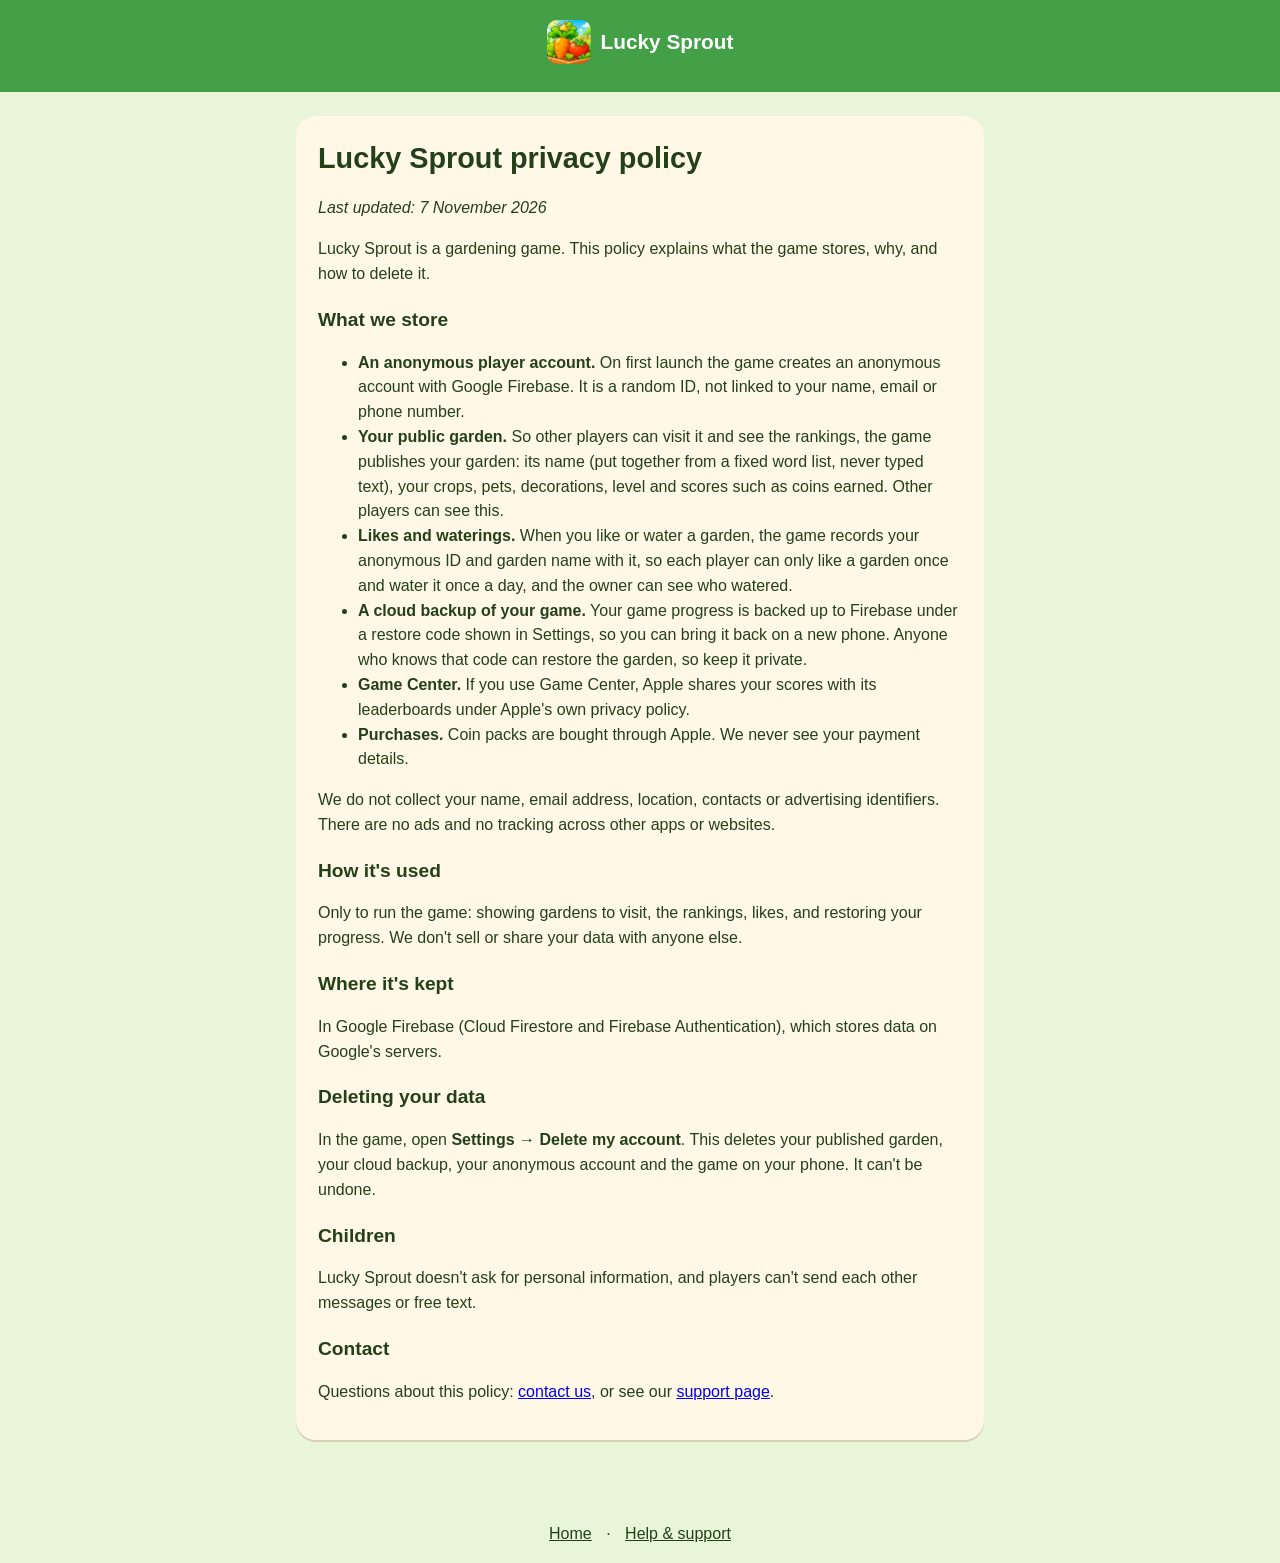
==== privacy.html @ d7dd7852 "Lucky Sprout site: home, support and privacy policy" ====
<!doctype html>
<html lang="en"><head><meta charset="utf-8"><meta name="viewport" content="width=device-width, initial-scale=1">
<title>Lucky Sprout privacy policy</title><link rel="stylesheet" href="style.css"></head>
<body>
<header><a href="./"><img src="icon.jpg" alt="">Lucky Sprout</a></header>
<main><div class="card">
<h1>Lucky Sprout privacy policy</h1>
<p><i>Last updated: 7 November 2026</i></p>
<p>Lucky Sprout is a gardening game. This policy explains what the game stores, why, and how to delete it.</p>
<h2>What we store</h2>
<ul>
<li><b>An anonymous player account.</b> On first launch the game creates an anonymous account with Google Firebase. It is a random ID, not linked to your name, email or phone number.</li>
<li><b>Your public garden.</b> So other players can visit it and see the rankings, the game publishes your garden: its name (put together from a fixed word list, never typed text), your crops, pets, decorations, level and scores such as coins earned. Other players can see this.</li>
<li><b>Likes and waterings.</b> When you like or water a garden, the game records your anonymous ID and garden name with it, so each player can only like a garden once and water it once a day, and the owner can see who watered.</li>
<li><b>A cloud backup of your game.</b> Your game progress is backed up to Firebase under a restore code shown in Settings, so you can bring it back on a new phone. Anyone who knows that code can restore the garden, so keep it private.</li>
<li><b>Game Center.</b> If you use Game Center, Apple shares your scores with its leaderboards under Apple's own privacy policy.</li>
<li><b>Purchases.</b> Coin packs are bought through Apple. We never see your payment details.</li>
</ul>
<p>We do not collect your name, email address, location, contacts or advertising identifiers. There are no ads and no tracking across other apps or websites.</p>
<h2>How it's used</h2>
<p>Only to run the game: showing gardens to visit, the rankings, likes, and restoring your progress. We don't sell or share your data with anyone else.</p>
<h2>Where it's kept</h2>
<p>In Google Firebase (Cloud Firestore and Firebase Authentication), which stores data on Google's servers.</p>
<h2>Deleting your data</h2>
<p>In the game, open <b>Settings → Delete my account</b>. This deletes your published garden, your cloud backup, your anonymous account and the game on your phone. It can't be undone.</p>
<h2>Children</h2>
<p>Lucky Sprout doesn't ask for personal information, and players can't send each other messages or free text.</p>
<h2>Contact</h2>
<p>Questions about this policy: <a href="https://github.com/vincentekt/lucky-sprout/issues/new">contact us</a>, or see our <a href="support.html">support page</a>.</p>
</div></main>
<nav><a href="./">Home</a> · <a href="support.html">Help &amp; support</a></nav>
</body></html>
---- style.css ----
:root { --green: #43a047; --ink: #23401a; --cream: #fff8e7; --muted: #6b7a5f; }
* { box-sizing: border-box; }
body { margin: 0; font-family: -apple-system, "Segoe UI", Roboto, sans-serif; color: var(--ink); background: #e8f5d8; line-height: 1.55; }
header { background: var(--green); color: #fff; padding: 20px 16px; text-align: center; }
header a { color: #fff; text-decoration: none; font-weight: 700; font-size: 1.3rem; display: inline-flex; align-items: center; gap: 10px; }
header img { width: 44px; height: 44px; border-radius: 10px; }
main { max-width: 720px; margin: 0 auto; padding: 24px 16px 48px; }
.card { background: var(--cream); border-radius: 20px; padding: 20px 22px; margin-bottom: 18px; box-shadow: 0 2px 0 #d9cfb4; }
h1 { font-size: 1.8rem; margin: 0 0 8px; } h2 { font-size: 1.2rem; margin: 18px 0 6px; }
.muted { color: var(--muted); font-size: .95rem; }
.hero { display: flex; gap: 22px; align-items: center; flex-wrap: wrap; }
.hero img { width: 180px; max-width: 100%; border-radius: 22px; box-shadow: 0 4px 14px rgba(0,0,0,.15); }
.hero div { flex: 1; min-width: 220px; }
.button { display: inline-block; background: #ffca28; color: #5a3300; font-weight: 700; padding: 10px 18px; border-radius: 14px; text-decoration: none; box-shadow: 0 4px 0 #e69500; }
nav { text-align: center; padding: 16px; } nav a { color: var(--ink); margin: 0 10px; }
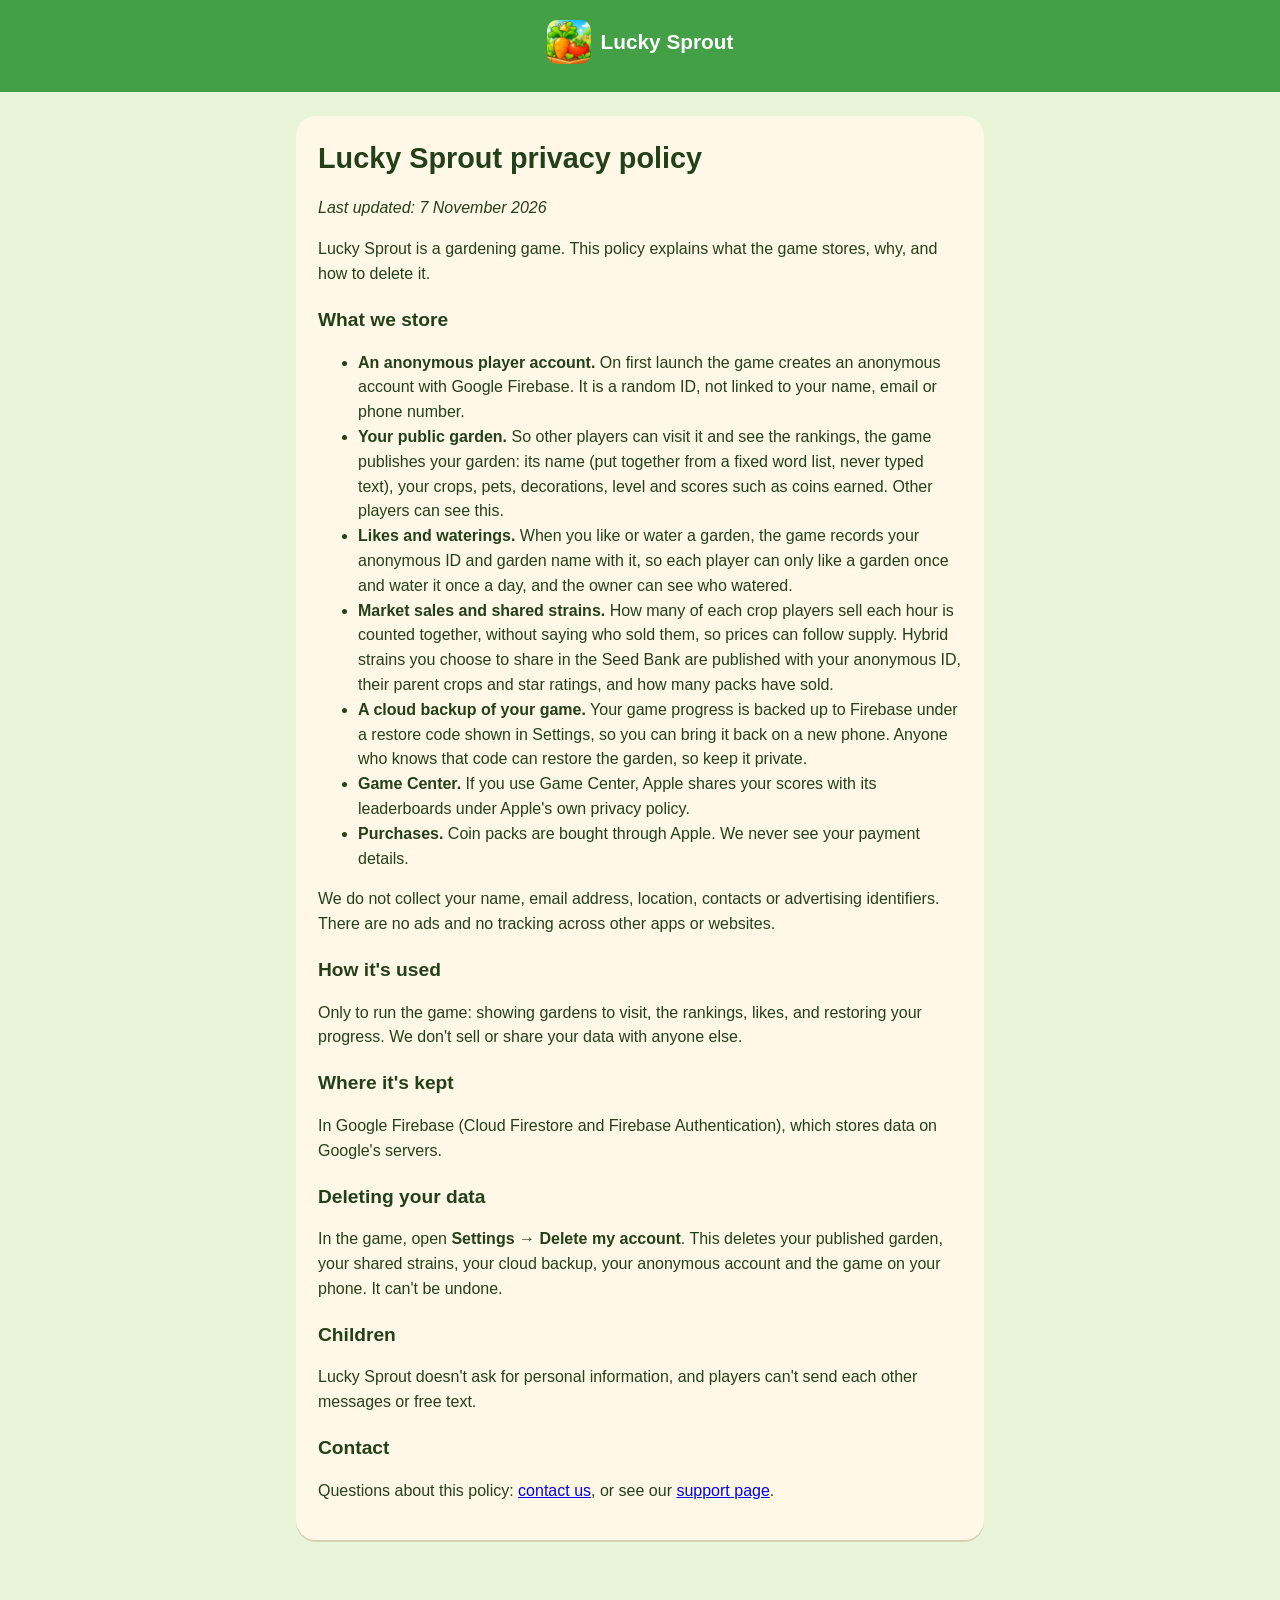
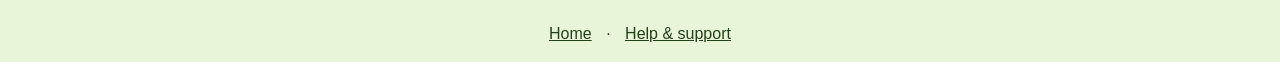
==== commit a741a812: "Privacy: market sales and shared strains" ====
--- a/privacy.html
+++ b/privacy.html
@@ -12,6 +12,7 @@
 <li><b>An anonymous player account.</b> On first launch the game creates an anonymous account with Google Firebase. It is a random ID, not linked to your name, email or phone number.</li>
 <li><b>Your public garden.</b> So other players can visit it and see the rankings, the game publishes your garden: its name (put together from a fixed word list, never typed text), your crops, pets, decorations, level and scores such as coins earned. Other players can see this.</li>
 <li><b>Likes and waterings.</b> When you like or water a garden, the game records your anonymous ID and garden name with it, so each player can only like a garden once and water it once a day, and the owner can see who watered.</li>
+<li><b>Market sales and shared strains.</b> How many of each crop players sell each hour is counted together, without saying who sold them, so prices can follow supply. Hybrid strains you choose to share in the Seed Bank are published with your anonymous ID, their parent crops and star ratings, and how many packs have sold.</li>
 <li><b>A cloud backup of your game.</b> Your game progress is backed up to Firebase under a restore code shown in Settings, so you can bring it back on a new phone. Anyone who knows that code can restore the garden, so keep it private.</li>
 <li><b>Game Center.</b> If you use Game Center, Apple shares your scores with its leaderboards under Apple's own privacy policy.</li>
 <li><b>Purchases.</b> Coin packs are bought through Apple. We never see your payment details.</li>
@@ -22,7 +23,7 @@
 <h2>Where it's kept</h2>
 <p>In Google Firebase (Cloud Firestore and Firebase Authentication), which stores data on Google's servers.</p>
 <h2>Deleting your data</h2>
-<p>In the game, open <b>Settings → Delete my account</b>. This deletes your published garden, your cloud backup, your anonymous account and the game on your phone. It can't be undone.</p>
+<p>In the game, open <b>Settings → Delete my account</b>. This deletes your published garden, your shared strains, your cloud backup, your anonymous account and the game on your phone. It can't be undone.</p>
 <h2>Children</h2>
 <p>Lucky Sprout doesn't ask for personal information, and players can't send each other messages or free text.</p>
 <h2>Contact</h2>
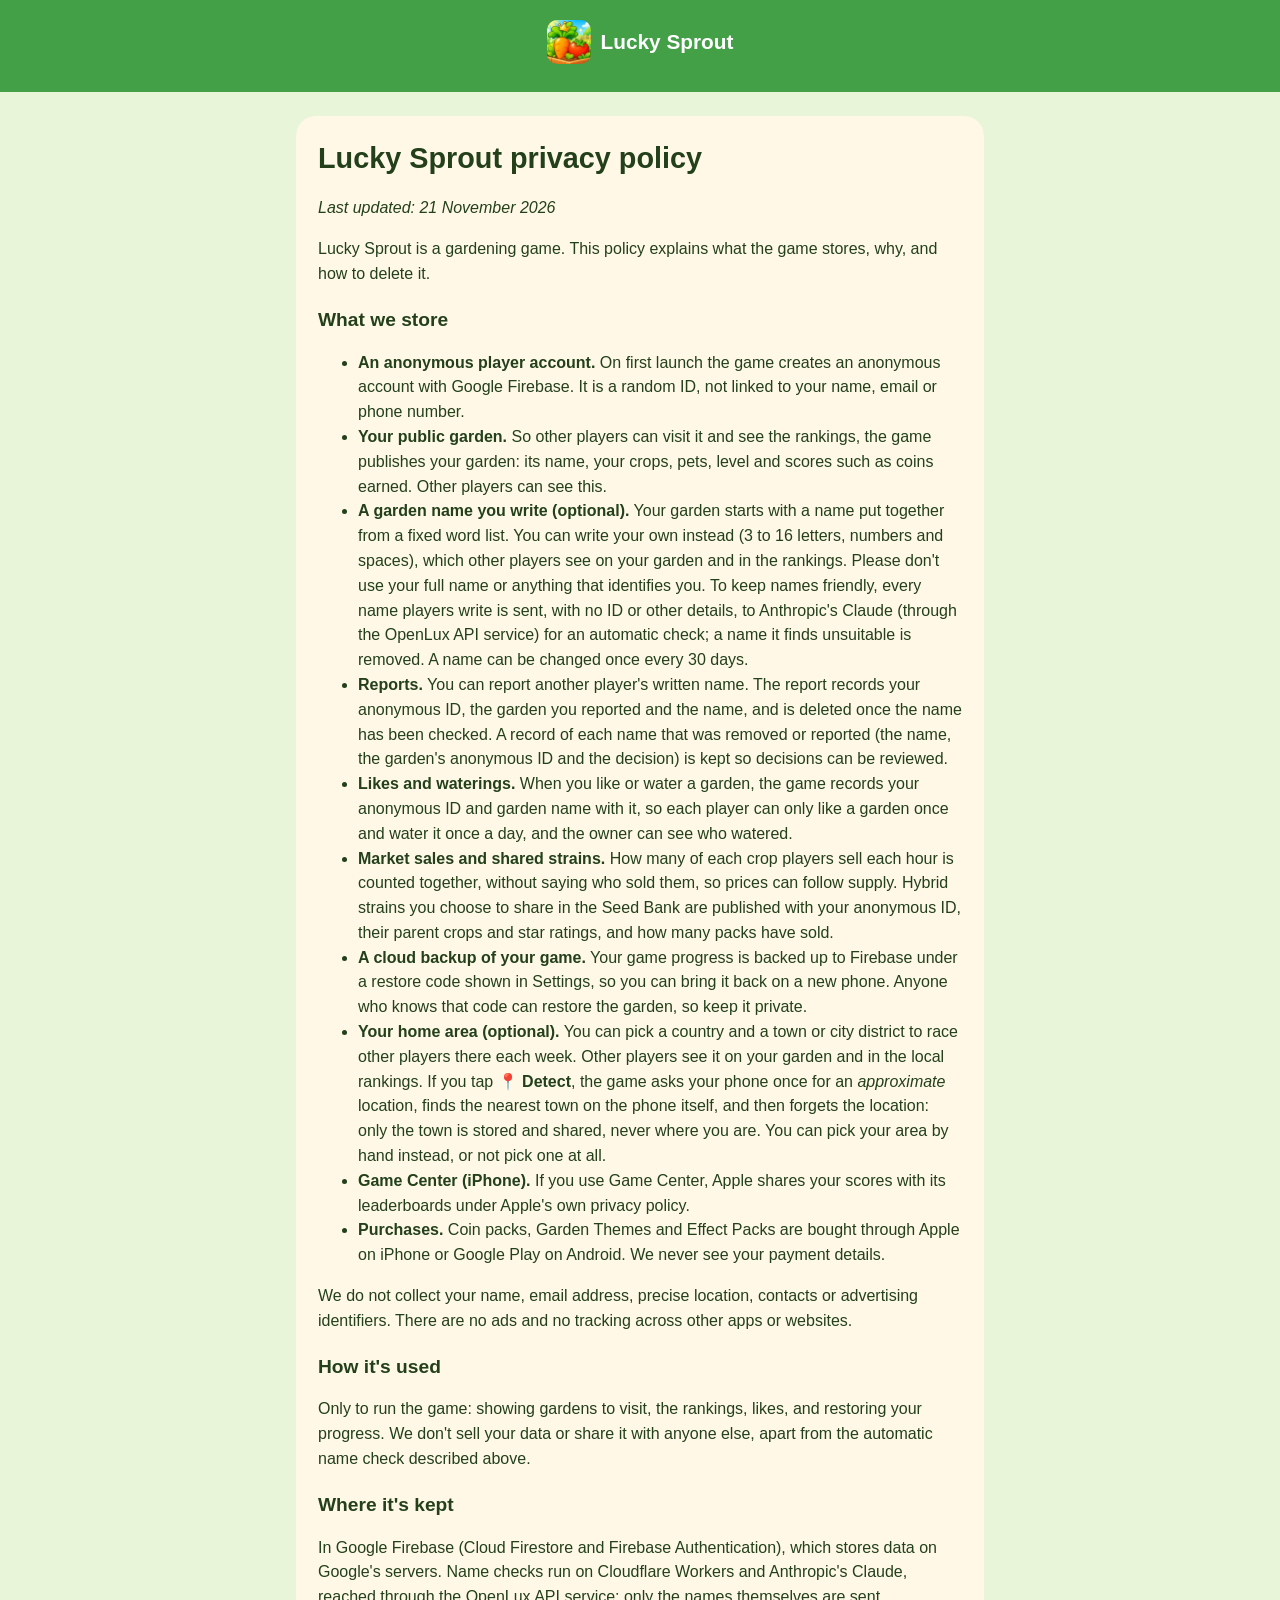
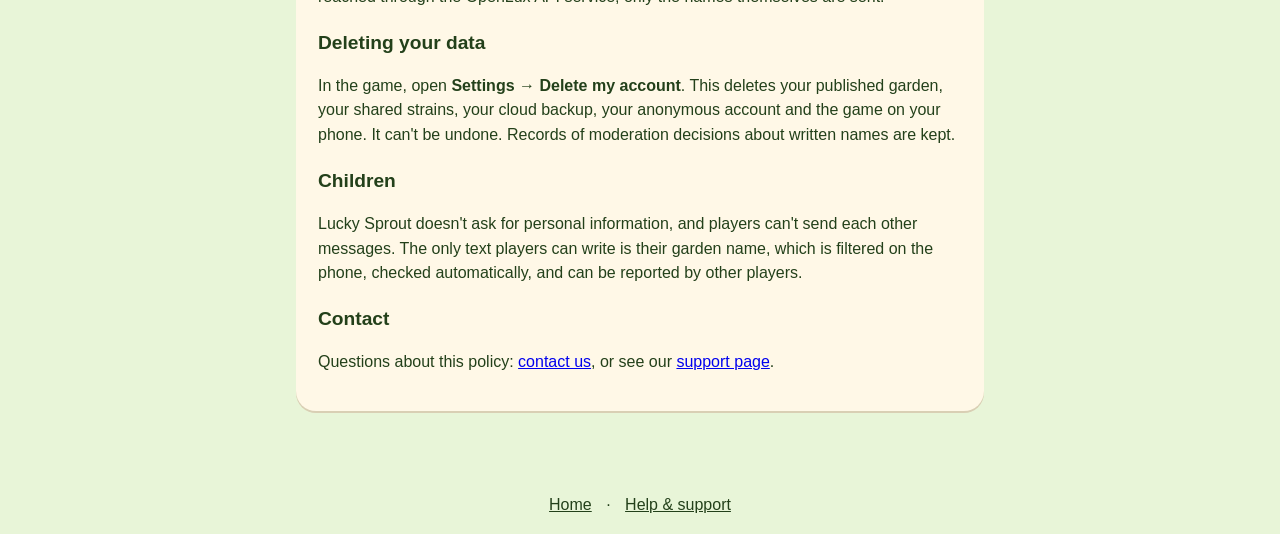
==== commit e8b41a16: "Privacy: written garden names and their check, reports, home area, Google Play Co-Authored-By: Claud" ====
--- a/privacy.html
+++ b/privacy.html
@@ -5,27 +5,30 @@
 <header><a href="./"><img src="icon.jpg" alt="">Lucky Sprout</a></header>
 <main><div class="card">
 <h1>Lucky Sprout privacy policy</h1>
-<p><i>Last updated: 7 November 2026</i></p>
+<p><i>Last updated: 21 November 2026</i></p>
 <p>Lucky Sprout is a gardening game. This policy explains what the game stores, why, and how to delete it.</p>
 <h2>What we store</h2>
 <ul>
 <li><b>An anonymous player account.</b> On first launch the game creates an anonymous account with Google Firebase. It is a random ID, not linked to your name, email or phone number.</li>
-<li><b>Your public garden.</b> So other players can visit it and see the rankings, the game publishes your garden: its name (put together from a fixed word list, never typed text), your crops, pets, decorations, level and scores such as coins earned. Other players can see this.</li>
+<li><b>Your public garden.</b> So other players can visit it and see the rankings, the game publishes your garden: its name, your crops, pets, level and scores such as coins earned. Other players can see this.</li>
+<li><b>A garden name you write (optional).</b> Your garden starts with a name put together from a fixed word list. You can write your own instead (3 to 16 letters, numbers and spaces), which other players see on your garden and in the rankings. Please don't use your full name or anything that identifies you. To keep names friendly, every name players write is sent, with no ID or other details, to Anthropic's Claude (through the OpenLux API service) for an automatic check; a name it finds unsuitable is removed. A name can be changed once every 30 days.</li>
+<li><b>Reports.</b> You can report another player's written name. The report records your anonymous ID, the garden you reported and the name, and is deleted once the name has been checked. A record of each name that was removed or reported (the name, the garden's anonymous ID and the decision) is kept so decisions can be reviewed.</li>
 <li><b>Likes and waterings.</b> When you like or water a garden, the game records your anonymous ID and garden name with it, so each player can only like a garden once and water it once a day, and the owner can see who watered.</li>
 <li><b>Market sales and shared strains.</b> How many of each crop players sell each hour is counted together, without saying who sold them, so prices can follow supply. Hybrid strains you choose to share in the Seed Bank are published with your anonymous ID, their parent crops and star ratings, and how many packs have sold.</li>
 <li><b>A cloud backup of your game.</b> Your game progress is backed up to Firebase under a restore code shown in Settings, so you can bring it back on a new phone. Anyone who knows that code can restore the garden, so keep it private.</li>
-<li><b>Game Center.</b> If you use Game Center, Apple shares your scores with its leaderboards under Apple's own privacy policy.</li>
-<li><b>Purchases.</b> Coin packs are bought through Apple. We never see your payment details.</li>
+<li><b>Your home area (optional).</b> You can pick a country and a town or city district to race other players there each week. Other players see it on your garden and in the local rankings. If you tap <b>📍 Detect</b>, the game asks your phone once for an <i>approximate</i> location, finds the nearest town on the phone itself, and then forgets the location: only the town is stored and shared, never where you are. You can pick your area by hand instead, or not pick one at all.</li>
+<li><b>Game Center (iPhone).</b> If you use Game Center, Apple shares your scores with its leaderboards under Apple's own privacy policy.</li>
+<li><b>Purchases.</b> Coin packs, Garden Themes and Effect Packs are bought through Apple on iPhone or Google Play on Android. We never see your payment details.</li>
 </ul>
-<p>We do not collect your name, email address, location, contacts or advertising identifiers. There are no ads and no tracking across other apps or websites.</p>
+<p>We do not collect your name, email address, precise location, contacts or advertising identifiers. There are no ads and no tracking across other apps or websites.</p>
 <h2>How it's used</h2>
-<p>Only to run the game: showing gardens to visit, the rankings, likes, and restoring your progress. We don't sell or share your data with anyone else.</p>
+<p>Only to run the game: showing gardens to visit, the rankings, likes, and restoring your progress. We don't sell your data or share it with anyone else, apart from the automatic name check described above.</p>
 <h2>Where it's kept</h2>
-<p>In Google Firebase (Cloud Firestore and Firebase Authentication), which stores data on Google's servers.</p>
+<p>In Google Firebase (Cloud Firestore and Firebase Authentication), which stores data on Google's servers. Name checks run on Cloudflare Workers and Anthropic's Claude, reached through the OpenLux API service; only the names themselves are sent.</p>
 <h2>Deleting your data</h2>
-<p>In the game, open <b>Settings → Delete my account</b>. This deletes your published garden, your shared strains, your cloud backup, your anonymous account and the game on your phone. It can't be undone.</p>
+<p>In the game, open <b>Settings → Delete my account</b>. This deletes your published garden, your shared strains, your cloud backup, your anonymous account and the game on your phone. It can't be undone. Records of moderation decisions about written names are kept.</p>
 <h2>Children</h2>
-<p>Lucky Sprout doesn't ask for personal information, and players can't send each other messages or free text.</p>
+<p>Lucky Sprout doesn't ask for personal information, and players can't send each other messages. The only text players can write is their garden name, which is filtered on the phone, checked automatically, and can be reported by other players.</p>
 <h2>Contact</h2>
 <p>Questions about this policy: <a href="https://github.com/vincentekt/lucky-sprout/issues/new">contact us</a>, or see our <a href="support.html">support page</a>.</p>
 </div></main>
